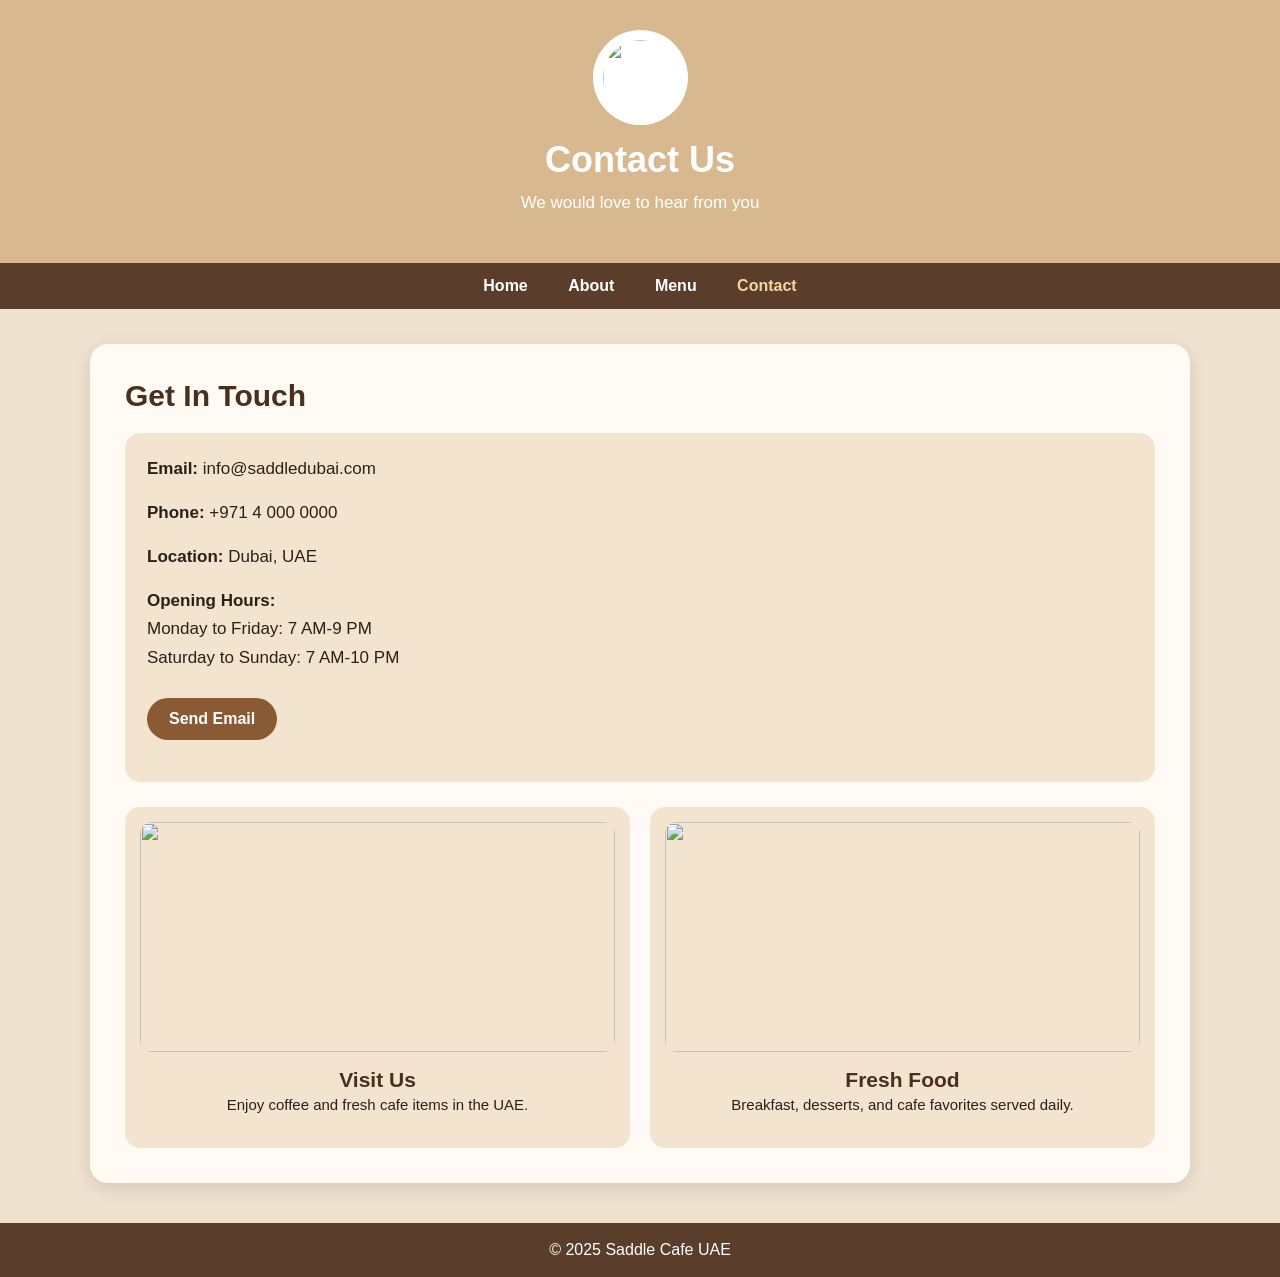
==== contact.html @ 8692c85b "Add files via upload" ====
<!DOCTYPE html>
<html>
<head>
  <title>Contact - Saddle Cafe UAE</title>
  <link rel="stylesheet" href="style.css">
</head>
<body>

  <div class="header">
    <img src="images/saddle-logo.png" class="logo">
    <h1>Contact Us</h1>
    <p>We would love to hear from you</p>
  </div>

  <div class="nav">
    <a href="index.html">Home</a>
    <a href="about.html">About</a>
    <a href="gallery.html">Menu</a>
    <a href="contact.html" class="active">Contact</a>
  </div>

  <div class="container">
    <h2>Get In Touch</h2>

    <div class="contact-box">
      <p><b>Email:</b> info@saddledubai.com</p>
      <p><b>Phone:</b> +971 4 000 0000</p>
      <p><b>Location:</b> Dubai, UAE</p>
      <p><b>Opening Hours:</b><br>
      Monday to Friday: 7 AM-9 PM<br>
      Saturday to Sunday: 7 AM-10 PM</p>

      <a href="mailto:info@saddledubai.com" class="btn">Send Email</a>
    </div>

    <div class="collage">
      <div class="card">
        <img src="images/iced-spanish-latte.jpg">
        <h3>Visit Us</h3>
        <p>Enjoy coffee and fresh cafe items in the UAE.</p>
      </div>

      <div class="card">
        <img src="images/omelette-croissant.jpg">
        <h3>Fresh Food</h3>
        <p>Breakfast, desserts, and cafe favorites served daily.</p>
      </div>
    </div>
  </div>

  <div class="footer">
    &copy; 2025 Saddle Cafe UAE
  </div>

</body>
</html>
---- style.css ----
* {
    margin: 0;
    padding: 0;
    box-sizing: border-box;
  }
  
  body {
    font-family: Arial, sans-serif;
    background: #efe2d0;
    color: #2b2118;
  }
  
  .header {
    background: #d8b98f;
    text-align: center;
    padding: 30px 20px;
    color: white;
  }
  
  .logo {
    width: 95px;
    height: 95px;
    object-fit: contain;
    background: white;
    padding: 10px;
    border-radius: 50%;
    margin-bottom: 12px;
  }
  
  .header h1 {
    font-size: 36px;
  }
  
  .header p {
    margin-top: 8px;
    font-size: 17px;
  }
  
  .nav {
    background: #5a3d2b;
    text-align: center;
    padding: 14px;
  }
  
  .nav a {
    color: white;
    text-decoration: none;
    font-weight: bold;
    margin: 0 18px;
  }
  
  .nav a:hover,
  .nav .active {
    color: #f5d7a3;
  }
  
  .container {
    width: 90%;
    max-width: 1100px;
    margin: 35px auto;
    background: #fffaf3;
    padding: 35px;
    border-radius: 18px;
    box-shadow: 0 5px 18px rgba(0,0,0,0.12);
  }
  
  h2 {
    font-size: 30px;
    margin-bottom: 15px;
    color: #4a2f1e;
  }
  
  p {
    font-size: 17px;
    line-height: 1.7;
    margin-bottom: 15px;
  }
  
  .btn {
    display: inline-block;
    background: #8a5a35;
    color: white;
    text-decoration: none;
    padding: 12px 22px;
    border-radius: 25px;
    font-weight: bold;
    margin: 10px 8px 20px 0;
  }
  
  .btn:hover {
    background: #5a3d2b;
  }
  
  .hero {
    width: 100%;
    height: 370px;
    object-fit: cover;
    border-radius: 16px;
    margin-top: 15px;
  }
  
  .collage {
    display: grid;
    grid-template-columns: repeat(2, 1fr);
    gap: 20px;
    margin-top: 25px;
  }
  
  .card {
    background: #f3e4cf;
    padding: 15px;
    border-radius: 15px;
    text-align: center;
  }
  
  .card img {
    width: 100%;
    height: 230px;
    object-fit: cover;
    border-radius: 12px;
  }
  
  .card h3 {
    margin-top: 12px;
    font-size: 21px;
    color: #4a2f1e;
  }
  
  .card p {
    font-size: 15px;
  }
  
  .contact-box {
    background: #f3e4cf;
    padding: 22px;
    border-radius: 15px;
    margin-top: 20px;
  }
  
  .footer {
    background: #5a3d2b;
    color: white;
    text-align: center;
    padding: 18px;
    margin-top: 40px;
  }
  
  @media (max-width: 700px) {
    .collage {
      grid-template-columns: 1fr;
    }
  
    .nav a {
      display: block;
      margin: 10px 0;
    }
  
    .header h1 {
      font-size: 28px;
    }
  }
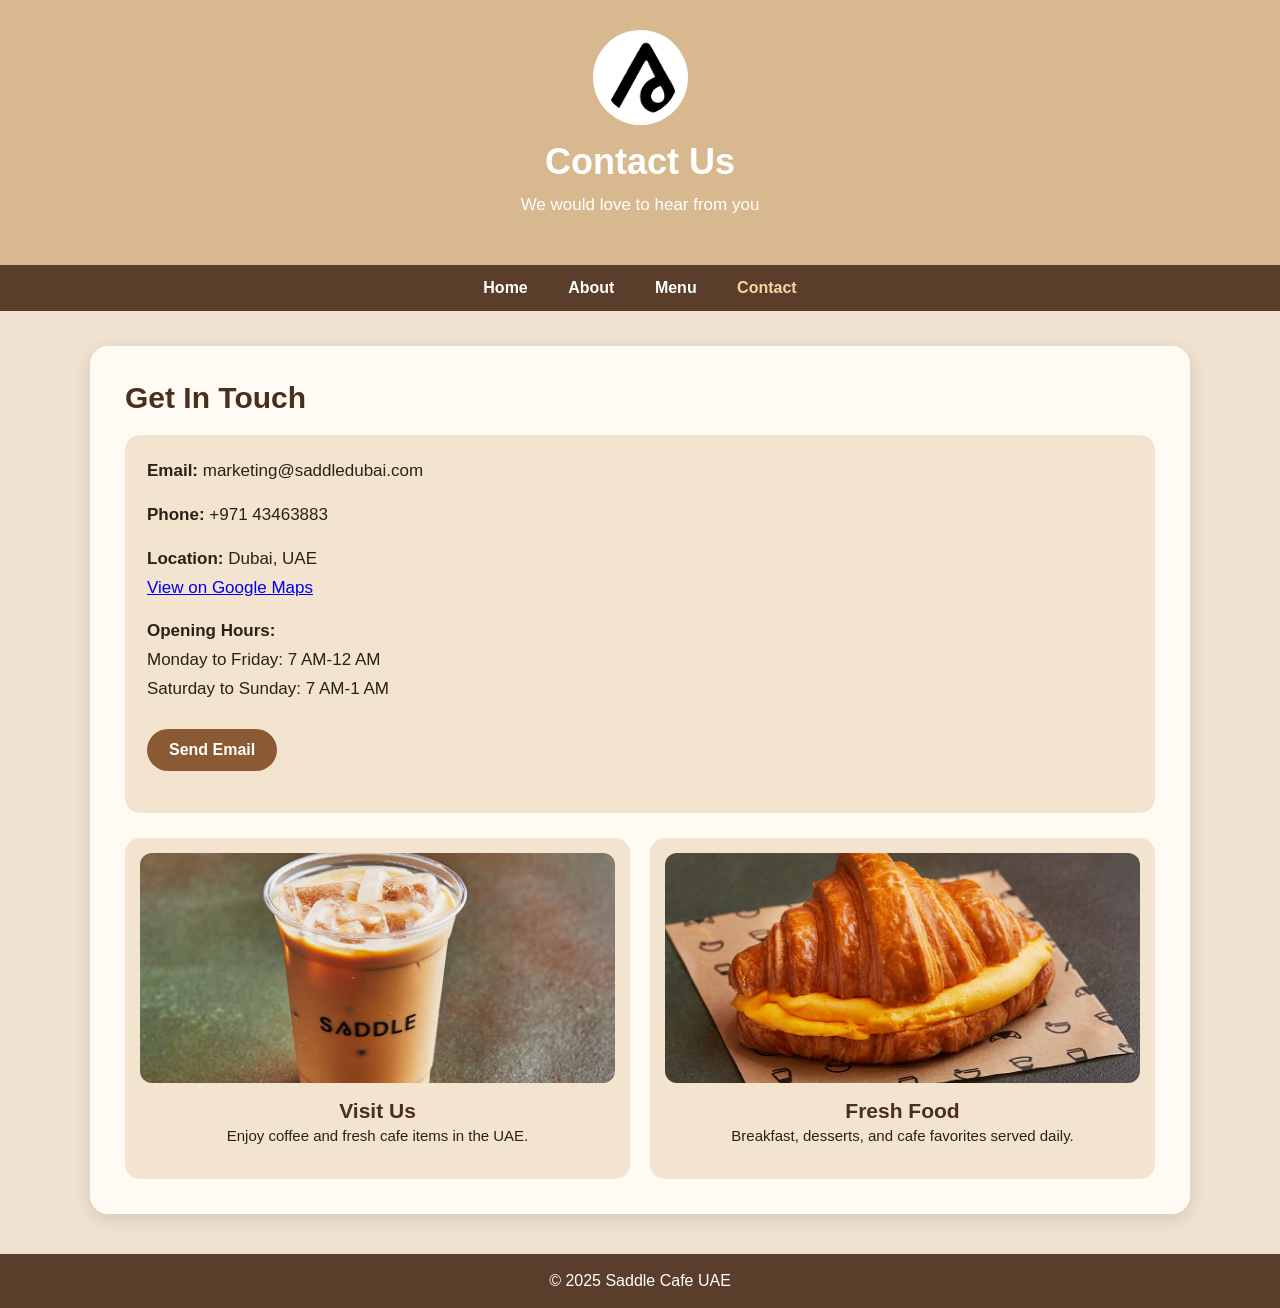
==== commit 50d5d81d: "Update contact.html" ====
--- a/contact.html
+++ b/contact.html
@@ -23,12 +23,17 @@
     <h2>Get In Touch</h2>
 
     <div class="contact-box">
-      <p><b>Email:</b> info@saddledubai.com</p>
-      <p><b>Phone:</b> +971 4 000 0000</p>
-      <p><b>Location:</b> Dubai, UAE</p>
+      <p><b>Email:</b> marketing@saddledubai.com</p>
+      <p><b>Phone:</b> +971 43463883</p>
+      <p>
+        <b>Location:</b> Dubai, UAE<br>
+        <a href="https://maps.app.goo.gl/b7nRiKrbGtzVoqQy6" target="_blank">
+          View on Google Maps
+        </a>
+      </p>
       <p><b>Opening Hours:</b><br>
-      Monday to Friday: 7 AM-9 PM<br>
-      Saturday to Sunday: 7 AM-10 PM</p>
+      Monday to Friday: 7 AM-12 AM<br>
+      Saturday to Sunday: 7 AM-1 AM</p>
 
       <a href="mailto:info@saddledubai.com" class="btn">Send Email</a>
     </div>
@@ -53,4 +58,4 @@
   </div>
 
 </body>
-</html>+</html>
